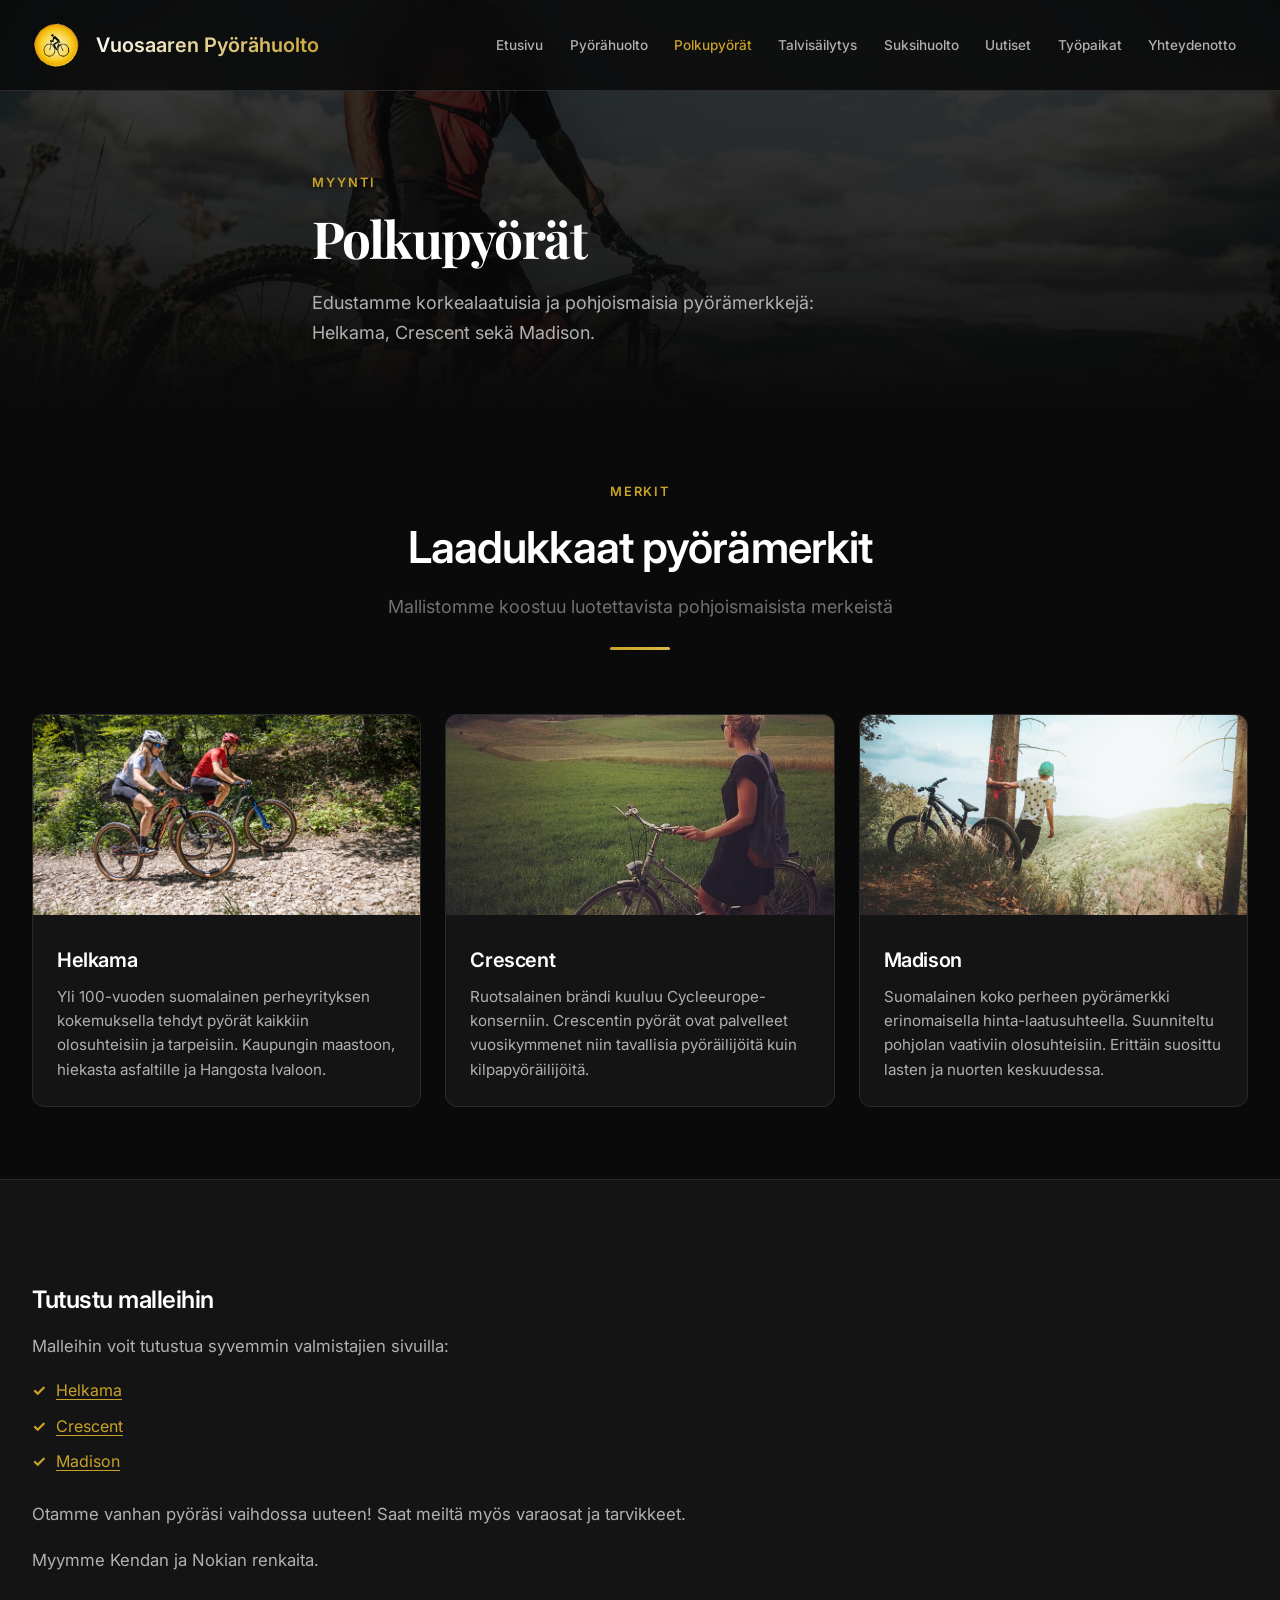
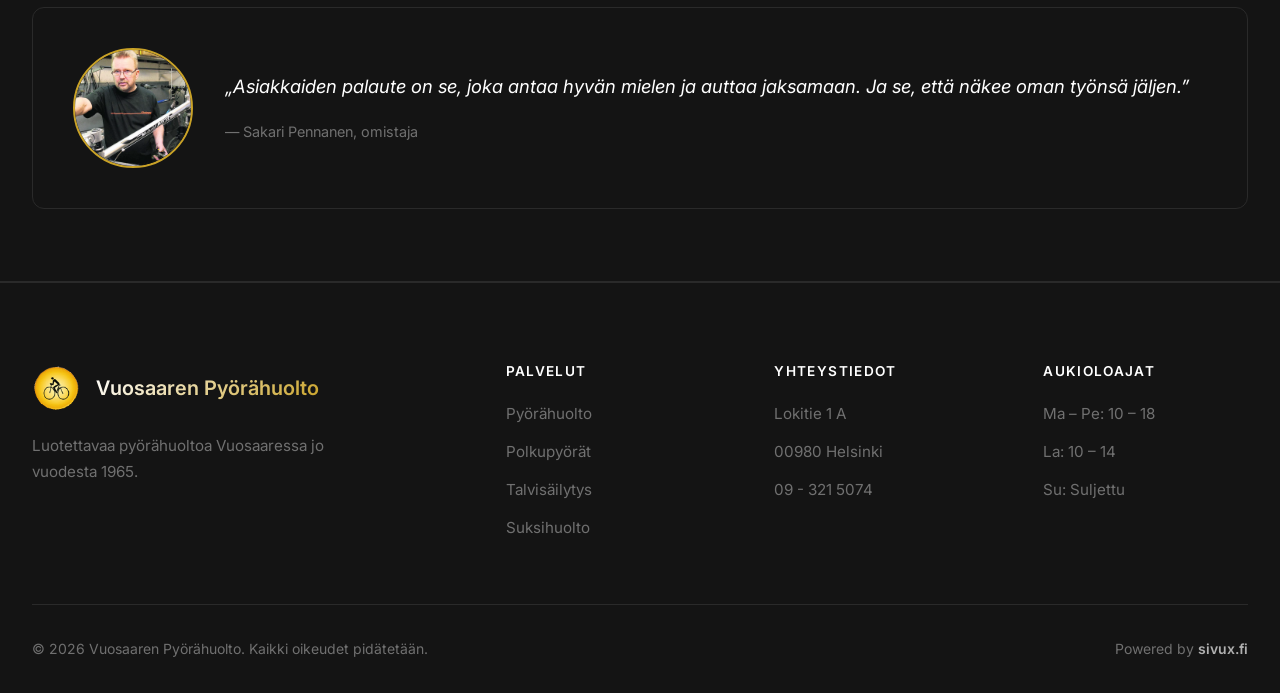
==== polkupyorat.html @ ab039575 "Lisatty kaikki alisivut vanhalta sivustolta samalla tyylilla Co-authored-by: Cursor <cursoragent@cur" ====
<!DOCTYPE html>
<html lang="fi">
<head>
    <meta charset="UTF-8">
    <meta name="viewport" content="width=device-width, initial-scale=1.0">
    <meta name="description" content="Edustamme korkealaatuisia pohjoismaisia pyörämerkkejä: Helkama, Crescent ja Madison.">
    <title>Polkupyörät | Vuosaaren Pyörähuolto</title>
    <link rel="preconnect" href="https://fonts.googleapis.com">
    <link rel="preconnect" href="https://fonts.gstatic.com" crossorigin>
    <link href="https://fonts.googleapis.com/css2?family=Inter:wght@400;500;600;700&family=Playfair+Display:wght@600;700&display=swap" rel="stylesheet">
    <link rel="stylesheet" href="styles.css">
</head>
<body>
    <nav class="navbar" id="navbar">
        <div class="container nav-container">
            <a href="index.html" class="logo">
                <img src="logo.png" alt="Vuosaaren Pyörähuolto" class="logo-img">
                <span class="logo-text">Vuosaaren Pyörähuolto</span>
            </a>
            <button class="nav-toggle" id="navToggle" aria-label="Avaa valikko">
                <span></span><span></span><span></span>
            </button>
            <ul class="nav-links" id="navLinks">
                <li><a href="index.html">Etusivu</a></li>
                <li><a href="pyorahuolto.html">Pyörähuolto</a></li>
                <li><a href="polkupyorat.html" class="active">Polkupyörät</a></li>
                <li><a href="talvisailytys.html">Talvisäilytys</a></li>
                <li><a href="suksihuolto.html">Suksihuolto</a></li>
                <li><a href="uutiset.html">Uutiset</a></li>
                <li><a href="tyopaikat.html">Työpaikat</a></li>
                <li><a href="yhteydenotto.html">Yhteydenotto</a></li>
            </ul>
        </div>
    </nav>

    <section class="page-hero">
        <div class="page-hero-image">
            <img src="images/Helkama_Pyorailija_Luonnossa.jpeg" alt="Polkupyörät">
        </div>
        <div class="container page-hero-content">
            <span class="section-label">Myynti</span>
            <h1>Polkupyörät</h1>
            <p>Edustamme korkealaatuisia ja pohjoismaisia pyörämerkkejä: Helkama, Crescent sekä Madison.</p>
        </div>
    </section>

    <section class="page-section">
        <div class="container">
            <div class="section-header">
                <span class="section-label">Merkit</span>
                <h2>Laadukkaat pyörämerkit</h2>
                <p>Mallistomme koostuu luotettavista pohjoismaisista merkeistä</p>
                <div class="section-divider"></div>
            </div>
            <div class="brand-grid">
                <div class="brand-card">
                    <img src="images/Helkama_Pyorailijoita.jpg" alt="Helkama">
                    <div class="brand-card-body">
                        <h3>Helkama</h3>
                        <p>Yli 100-vuoden suomalainen perheyrityksen kokemuksella tehdyt pyörät kaikkiin olosuhteisiin ja tarpeisiin. Kaupungin maastoon, hiekasta asfaltille ja Hangosta Ivaloon.</p>
                    </div>
                </div>
                <div class="brand-card">
                    <img src="images/crescent.jpg" alt="Crescent">
                    <div class="brand-card-body">
                        <h3>Crescent</h3>
                        <p>Ruotsalainen brändi kuuluu Cycleeurope-konserniin. Crescentin pyörät ovat palvelleet vuosikymmenet niin tavallisia pyöräilijöitä kuin kilpapyöräilijöitä.</p>
                    </div>
                </div>
                <div class="brand-card">
                    <img src="images/Nuori_Metsassa.jpg" alt="Madison">
                    <div class="brand-card-body">
                        <h3>Madison</h3>
                        <p>Suomalainen koko perheen pyörämerkki erinomaisella hinta-laatusuhteella. Suunniteltu pohjolan vaativiin olosuhteisiin. Erittäin suosittu lasten ja nuorten keskuudessa.</p>
                    </div>
                </div>
            </div>
        </div>
    </section>

    <section class="page-section alt">
        <div class="container">
            <div class="content-block">
                <h2>Tutustu malleihin</h2>
                <p>Malleihin voit tutustua syvemmin valmistajien sivuilla:</p>
                <ul>
                    <li><a href="https://www.helkamavelox.fi/" target="_blank" rel="noopener">Helkama</a></li>
                    <li><a href="https://www.crescent.fi/" target="_blank" rel="noopener">Crescent</a></li>
                    <li><a href="https://madison.fi/" target="_blank" rel="noopener">Madison</a></li>
                </ul>
                <p>Otamme vanhan pyöräsi vaihdossa uuteen! Saat meiltä myös varaosat ja tarvikkeet.</p>
                <p>Myymme Kendan ja Nokian renkaita.</p>
            </div>

            <div class="quote-block">
                <img src="images/Sakari_Huolto.png" alt="Sakari Pennanen">
                <div>
                    <blockquote>„Asiakkaiden palaute on se, joka antaa hyvän mielen ja auttaa jaksamaan. Ja se, että näkee oman työnsä jäljen.”</blockquote>
                    <cite>— Sakari Pennanen, omistaja</cite>
                </div>
            </div>
        </div>
    </section>

    <footer class="footer">
        <div class="container">
            <div class="footer-grid">
                <div class="footer-brand">
                    <a href="index.html" class="logo">
                        <img src="logo.png" alt="Vuosaaren Pyörähuolto" class="logo-img">
                        <span class="logo-text">Vuosaaren Pyörähuolto</span>
                    </a>
                    <p>Luotettavaa pyörähuoltoa Vuosaaressa jo vuodesta 1965.</p>
                </div>
                <div class="footer-links">
                    <h4>Palvelut</h4>
                    <ul>
                        <li><a href="pyorahuolto.html">Pyörähuolto</a></li>
                        <li><a href="polkupyorat.html">Polkupyörät</a></li>
                        <li><a href="talvisailytys.html">Talvisäilytys</a></li>
                        <li><a href="suksihuolto.html">Suksihuolto</a></li>
                    </ul>
                </div>
                <div class="footer-links">
                    <h4>Yhteystiedot</h4>
                    <ul>
                        <li>Lokitie 1 A</li>
                        <li>00980 Helsinki</li>
                        <li>09 - 321 5074</li>
                    </ul>
                </div>
                <div class="footer-links">
                    <h4>Aukioloajat</h4>
                    <ul>
                        <li>Ma – Pe: 10 – 18</li>
                        <li>La: 10 – 14</li>
                        <li>Su: Suljettu</li>
                    </ul>
                </div>
            </div>
            <div class="footer-bottom">
                <p>© 2026 Vuosaaren Pyörähuolto. Kaikki oikeudet pidätetään.</p>
                <a href="https://sivux.fi" target="_blank" rel="noopener" class="powered-by">Powered by <strong>sivux.fi</strong></a>
            </div>
        </div>
    </footer>
    <script src="script.js"></script>
</body>
</html>
---- styles.css ----
/* ===== CSS Variables - Dark Professional Theme ===== */
:root {
    --primary: #c9a227;
    --primary-light: #dbb94a;
    --primary-dark: #a8871f;
    --bg-dark: #0a0a0a;
    --bg-card: #141414;
    --bg-card-hover: #1a1a1a;
    --bg-elevated: #1e1e1e;
    --bg-accent: #252525;
    --text-primary: #ffffff;
    --text-secondary: #b0b0b0;
    --text-muted: #707070;
    --border: #2a2a2a;
    --border-light: #353535;
    --success: #4ade80;
    --shadow-sm: 0 2px 4px rgba(0, 0, 0, 0.3);
    --shadow: 0 4px 12px rgba(0, 0, 0, 0.4);
    --shadow-lg: 0 8px 24px rgba(0, 0, 0, 0.5);
    --shadow-xl: 0 16px 48px rgba(0, 0, 0, 0.6);
    --shadow-glow: 0 0 40px rgba(201, 162, 39, 0.15);
    --radius: 8px;
    --radius-lg: 12px;
    --radius-xl: 20px;
    --transition: all 0.3s cubic-bezier(0.4, 0, 0.2, 1);
}

/* ===== Reset & Base ===== */
*, *::before, *::after {
    box-sizing: border-box;
    margin: 0;
    padding: 0;
}

html {
    scroll-behavior: smooth;
    overflow-x: hidden;
}

body {
    font-family: 'Inter', -apple-system, BlinkMacSystemFont, 'Segoe UI', Roboto, sans-serif;
    font-size: 16px;
    line-height: 1.7;
    color: var(--text-secondary);
    background-color: var(--bg-dark);
    -webkit-font-smoothing: antialiased;
    -moz-osx-font-smoothing: grayscale;
    overflow-x: hidden;
    width: 100%;
}

h1, h2, h3, h4, h5, h6 {
    font-weight: 600;
    line-height: 1.3;
    color: var(--text-primary);
    letter-spacing: -0.02em;
}

h1 {
    font-family: 'Playfair Display', Georgia, serif;
    font-size: clamp(2.5rem, 5vw, 4.5rem);
    font-weight: 700;
    letter-spacing: -0.03em;
}

h2 {
    font-size: clamp(1.75rem, 3.5vw, 2.75rem);
    margin-bottom: 1rem;
}

h3 {
    font-size: 1.25rem;
    font-weight: 600;
}

p {
    color: var(--text-secondary);
}

a {
    color: var(--primary);
    text-decoration: none;
    transition: var(--transition);
}

a:hover {
    color: var(--primary-light);
}

ul {
    list-style: none;
}

.container {
    width: 100%;
    max-width: 1280px;
    margin: 0 auto;
    padding: 0 2rem;
    box-sizing: border-box;
}

/* ===== Buttons ===== */
.btn {
    display: inline-flex;
    align-items: center;
    justify-content: center;
    gap: 0.5rem;
    padding: 1rem 2rem;
    font-size: 0.95rem;
    font-weight: 600;
    letter-spacing: 0.02em;
    border-radius: var(--radius);
    border: 1px solid transparent;
    cursor: pointer;
    transition: var(--transition);
    text-decoration: none;
}

.btn-primary {
    background: linear-gradient(135deg, var(--primary) 0%, var(--primary-dark) 100%);
    color: var(--bg-dark);
    border-color: var(--primary);
    box-shadow: var(--shadow), 0 0 20px rgba(201, 162, 39, 0.2);
}

.btn-primary:hover {
    background: linear-gradient(135deg, var(--primary-light) 0%, var(--primary) 100%);
    color: var(--bg-dark);
    transform: translateY(-2px);
    box-shadow: var(--shadow-lg), 0 0 30px rgba(201, 162, 39, 0.3);
}

.btn-secondary {
    background-color: transparent;
    color: var(--text-primary);
    border-color: var(--border-light);
}

.btn-secondary:hover {
    background-color: var(--bg-card);
    border-color: var(--text-muted);
    color: var(--text-primary);
}

.btn-outline {
    background-color: transparent;
    color: var(--primary);
    border-color: var(--primary);
}

.btn-outline:hover {
    background-color: var(--primary);
    color: var(--bg-dark);
}

/* ===== Navigation ===== */
.navbar {
    position: fixed;
    top: 0;
    left: 0;
    right: 0;
    z-index: 1000;
    background-color: rgba(10, 10, 10, 0.85);
    backdrop-filter: blur(20px);
    border-bottom: 1px solid var(--border);
    transition: var(--transition);
}

.navbar.scrolled {
    background-color: rgba(10, 10, 10, 0.95);
    box-shadow: var(--shadow);
}

.nav-container {
    display: flex;
    align-items: center;
    justify-content: space-between;
    height: 90px;
}

.logo {
    display: flex;
    align-items: center;
    gap: 0.875rem;
    font-weight: 600;
    font-size: 1.25rem;
    color: var(--text-primary);
    min-width: 0;
    flex-shrink: 1;
}

.logo:hover {
    color: var(--text-primary);
}

.logo-img {
    width: 50px;
    height: 50px;
    object-fit: contain;
    flex-shrink: 0;
}

.logo-text {
    background: linear-gradient(135deg, var(--text-primary) 0%, var(--primary) 100%);
    -webkit-background-clip: text;
    -webkit-text-fill-color: transparent;
    background-clip: text;
    white-space: nowrap;
    overflow: hidden;
    text-overflow: ellipsis;
}

.nav-links {
    display: flex;
    align-items: center;
    gap: 0.15rem;
    flex-wrap: wrap;
    justify-content: flex-end;
}

.nav-links a {
    color: var(--text-secondary);
    font-weight: 500;
    font-size: 0.85rem;
    padding: 0.5rem 0.75rem;
    border-radius: var(--radius);
    transition: var(--transition);
}

.service-card {
    text-decoration: none;
    color: inherit;
    display: block;
}

.service-card h3 {
    color: var(--text-primary);
}

.nav-links a:hover {
    color: var(--text-primary);
    background-color: var(--bg-card);
}

.nav-toggle {
    display: none;
    flex-direction: column;
    gap: 6px;
    padding: 0.5rem;
    background: none;
    border: none;
    cursor: pointer;
}

.nav-toggle span {
    display: block;
    width: 26px;
    height: 2px;
    background-color: var(--text-primary);
    transition: var(--transition);
    border-radius: 2px;
}

/* ===== Hero Section ===== */
.hero {
    position: relative;
    min-height: 100vh;
    display: flex;
    align-items: center;
    background: var(--bg-dark);
    overflow-x: hidden;
}

.hero-image {
    position: absolute;
    top: 0;
    right: 0;
    width: 55%;
    height: 100%;
    pointer-events: none;
}

.hero-image img {
    width: 100%;
    height: 100%;
    object-fit: cover;
    object-position: center left;
    filter: saturate(0.9) brightness(0.95);
}

.hero-image::before {
    content: '';
    position: absolute;
    inset: 0;
    background: linear-gradient(90deg, var(--bg-dark) 0%, var(--bg-dark) 5%, rgba(10, 10, 10, 0.85) 30%, rgba(10, 10, 10, 0.4) 100%);
    z-index: 1;
}

.hero-image::after {
    content: '';
    position: absolute;
    inset: 0;
    background: linear-gradient(180deg, rgba(10, 10, 10, 0.3) 0%, transparent 30%, transparent 70%, rgba(10, 10, 10, 0.5) 100%);
    z-index: 2;
}

.hero::before {
    content: '';
    position: absolute;
    top: 0;
    right: 0;
    width: 60%;
    height: 100%;
    background: radial-gradient(ellipse at 70% 30%, rgba(201, 162, 39, 0.08) 0%, transparent 60%);
    pointer-events: none;
    z-index: 3;
}

.hero::after {
    content: '';
    position: absolute;
    bottom: 0;
    left: 0;
    width: 100%;
    height: 1px;
    background: linear-gradient(90deg, transparent, var(--border), transparent);
}

.hero-content {
    position: relative;
    z-index: 10;
    padding: 10rem 0 6rem;
    max-width: 650px;
}

.hero-badge {
    display: inline-flex;
    align-items: center;
    gap: 0.5rem;
    padding: 0.625rem 1.25rem;
    background-color: var(--bg-card);
    border: 1px solid var(--border);
    color: var(--primary);
    font-weight: 600;
    font-size: 0.8rem;
    text-transform: uppercase;
    letter-spacing: 0.1em;
    border-radius: 50px;
    margin-bottom: 2rem;
}

.hero-badge::before {
    content: '';
    width: 8px;
    height: 8px;
    background-color: var(--primary);
    border-radius: 50%;
}

.hero h1 {
    margin-bottom: 1.5rem;
    line-height: 1.1;
}

.hero .highlight {
    color: var(--primary);
    position: relative;
}

.hero-description {
    font-size: 1.25rem;
    color: var(--text-secondary);
    margin-bottom: 2.5rem;
    max-width: 650px;
    line-height: 1.8;
}

.hero-buttons {
    display: flex;
    gap: 1rem;
    flex-wrap: wrap;
    margin-bottom: 4rem;
}

.hero-stats {
    display: flex;
    gap: 4rem;
    padding-top: 3rem;
    border-top: 1px solid var(--border);
}

.stat-item {
    text-align: left;
}

.stat-number {
    display: block;
    font-size: 2.5rem;
    font-weight: 700;
    color: var(--text-primary);
    line-height: 1;
    margin-bottom: 0.5rem;
}

.stat-label {
    font-size: 0.9rem;
    color: var(--text-muted);
    text-transform: uppercase;
    letter-spacing: 0.05em;
}

/* ===== Hours Banner ===== */
.hours-banner {
    background-color: var(--bg-card);
    border-top: 1px solid var(--border);
    border-bottom: 1px solid var(--border);
    padding: 2rem 0;
}

.hours-grid {
    display: flex;
    justify-content: center;
    gap: 4rem;
    flex-wrap: wrap;
}

.hours-item {
    display: flex;
    align-items: center;
    gap: 1rem;
    color: var(--text-primary);
}

.hours-icon {
    width: 48px;
    height: 48px;
    display: flex;
    align-items: center;
    justify-content: center;
    background-color: var(--bg-accent);
    border: 1px solid var(--border);
    border-radius: var(--radius);
    font-size: 1.25rem;
}

.hours-text {
    display: flex;
    flex-direction: column;
}

.hours-text strong {
    font-weight: 600;
    color: var(--text-primary);
    font-size: 0.95rem;
}

.hours-text span {
    font-size: 1.1rem;
    color: var(--primary);
    font-weight: 600;
}

/* ===== Section Styles ===== */
section {
    padding: 7rem 0;
    position: relative;
}

.section-header {
    text-align: center;
    max-width: 700px;
    margin: 0 auto 4rem;
}

.section-label {
    display: inline-block;
    color: var(--primary);
    font-weight: 600;
    font-size: 0.8rem;
    text-transform: uppercase;
    letter-spacing: 0.15em;
    margin-bottom: 1rem;
}

.section-header p {
    font-size: 1.125rem;
    color: var(--text-muted);
    margin-top: 1rem;
}

.section-divider {
    width: 60px;
    height: 3px;
    background: linear-gradient(90deg, var(--primary), var(--primary-light));
    margin: 1.5rem auto 0;
    border-radius: 2px;
}

/* ===== Services Section ===== */
.services {
    background-color: var(--bg-dark);
}

.services::before {
    content: '';
    position: absolute;
    top: 0;
    left: 0;
    right: 0;
    height: 1px;
    background: linear-gradient(90deg, transparent, var(--border), transparent);
}

.services-grid {
    display: grid;
    grid-template-columns: repeat(3, 1fr);
    gap: 1.5rem;
}

.service-card {
    background-color: var(--bg-card);
    padding: 2.5rem;
    border-radius: var(--radius-lg);
    border: 1px solid var(--border);
    transition: var(--transition);
    position: relative;
    overflow: hidden;
}

.service-card::before {
    content: '';
    position: absolute;
    top: 0;
    left: 0;
    right: 0;
    height: 3px;
    background: linear-gradient(90deg, var(--primary), var(--primary-light));
    opacity: 0;
    transition: var(--transition);
}

.service-card:hover {
    background-color: var(--bg-card-hover);
    border-color: var(--border-light);
    transform: translateY(-4px);
    box-shadow: var(--shadow-lg);
}

.service-card:hover::before {
    opacity: 1;
}

.service-icon {
    width: 64px;
    height: 64px;
    display: flex;
    align-items: center;
    justify-content: center;
    background-color: var(--bg-accent);
    border: 1px solid var(--border);
    border-radius: var(--radius);
    font-size: 1.75rem;
    margin-bottom: 1.5rem;
}

.service-card h3 {
    margin-bottom: 0.75rem;
    font-size: 1.25rem;
}

.service-card p {
    font-size: 0.95rem;
    line-height: 1.7;
}

/* ===== Why Choose Us Section ===== */
.why-us {
    background-color: var(--bg-card);
    border-top: 1px solid var(--border);
    border-bottom: 1px solid var(--border);
}

.why-us-grid {
    display: grid;
    grid-template-columns: repeat(2, 1fr);
    gap: 2rem;
}

.why-us-card {
    display: flex;
    gap: 1.5rem;
    padding: 2rem;
    background-color: var(--bg-dark);
    border: 1px solid var(--border);
    border-radius: var(--radius-lg);
    transition: var(--transition);
}

.why-us-card:hover {
    border-color: var(--primary);
    transform: translateY(-2px);
}

.why-us-number {
    font-size: 2.5rem;
    font-weight: 700;
    color: var(--primary);
    line-height: 1;
    opacity: 0.5;
    flex-shrink: 0;
}

.why-us-content h3 {
    font-size: 1.2rem;
    margin-bottom: 0.75rem;
    color: var(--text-primary);
}

.why-us-content p {
    font-size: 0.95rem;
    line-height: 1.7;
    color: var(--text-secondary);
}

@media (max-width: 768px) {
    .why-us-grid {
        grid-template-columns: 1fr;
    }

    .why-us-card {
        padding: 1.5rem;
    }

    .why-us-number {
        font-size: 2rem;
    }
}

/* ===== Reviews Section ===== */
.reviews {
    background-color: var(--bg-dark);
    border-top: 1px solid var(--border);
}

.reviews-header {
    display: flex;
    justify-content: space-between;
    align-items: flex-end;
    margin-bottom: 3rem;
    flex-wrap: wrap;
    gap: 2rem;
}

.reviews-header .section-header {
    text-align: left;
    margin: 0;
}

.rating-summary {
    display: flex;
    align-items: center;
    gap: 1.5rem;
    padding: 1.5rem 2rem;
    background-color: var(--bg-dark);
    border: 1px solid var(--border);
    border-radius: var(--radius-lg);
}

.rating-score {
    text-align: center;
}

.rating-number {
    font-size: 3rem;
    font-weight: 700;
    color: var(--text-primary);
    line-height: 1;
}

.rating-stars {
    color: var(--primary);
    font-size: 1.25rem;
    letter-spacing: 2px;
    margin-top: 0.25rem;
}

.rating-info {
    border-left: 1px solid var(--border);
    padding-left: 1.5rem;
}

.rating-info span {
    display: block;
    color: var(--text-muted);
    font-size: 0.875rem;
}

.rating-info strong {
    color: var(--text-primary);
    font-size: 1rem;
}

.reviews-grid {
    display: grid;
    grid-template-columns: repeat(3, 1fr);
    gap: 1.5rem;
}

.review-card {
    background-color: var(--bg-dark);
    padding: 2rem;
    border-radius: var(--radius-lg);
    border: 1px solid var(--border);
    transition: var(--transition);
}

.review-card:hover {
    border-color: var(--border-light);
    box-shadow: var(--shadow);
}

.review-header {
    display: flex;
    align-items: center;
    gap: 1rem;
    margin-bottom: 1rem;
}

.reviewer-avatar {
    width: 50px;
    height: 50px;
    background: linear-gradient(135deg, var(--primary-dark), var(--primary));
    color: var(--bg-dark);
    border-radius: 50%;
    display: flex;
    align-items: center;
    justify-content: center;
    font-weight: 700;
    font-size: 1.25rem;
}

.reviewer-info {
    display: flex;
    flex-direction: column;
}

.reviewer-name {
    font-weight: 600;
    color: var(--text-primary);
    font-size: 1rem;
}

.review-date {
    font-size: 0.8rem;
    color: var(--text-muted);
}

.review-rating {
    color: var(--primary);
    font-size: 0.95rem;
    letter-spacing: 2px;
    margin-bottom: 1rem;
}

.review-text {
    font-size: 0.95rem;
    line-height: 1.7;
    color: var(--text-secondary);
    font-style: italic;
}

.reviews-cta {
    display: flex;
    justify-content: center;
    gap: 1rem;
    flex-wrap: wrap;
    margin-top: 3rem;
}

/* ===== About Section ===== */
.about {
    background-color: var(--bg-dark);
}

.about-grid {
    display: grid;
    grid-template-columns: 1fr 1fr;
    gap: 5rem;
    align-items: center;
}

.about-content .section-label {
    margin-bottom: 1rem;
}

.about-content h2 {
    margin-bottom: 1.5rem;
}

.about-content p {
    margin-bottom: 1.25rem;
    font-size: 1.05rem;
    line-height: 1.8;
}

.about-features {
    display: grid;
    grid-template-columns: 1fr 1fr;
    gap: 1.25rem;
    margin-top: 2.5rem;
}

.feature {
    display: flex;
    align-items: center;
    gap: 0.75rem;
    padding: 1rem 1.25rem;
    background-color: var(--bg-card);
    border: 1px solid var(--border);
    border-radius: var(--radius);
    font-weight: 500;
    color: var(--text-primary);
    font-size: 0.95rem;
    transition: var(--transition);
}

.feature:hover {
    border-color: var(--primary);
}

.feature-icon {
    color: var(--primary);
    font-weight: 700;
    font-size: 1.1rem;
}

.about-visual {
    position: relative;
}

.visual-card {
    background: linear-gradient(145deg, var(--bg-card) 0%, var(--bg-elevated) 100%);
    border: 1px solid var(--border);
    border-radius: var(--radius-xl);
    padding: 4rem;
    text-align: center;
    position: relative;
    overflow: hidden;
}

.visual-card::before {
    content: '';
    position: absolute;
    top: -50%;
    right: -50%;
    width: 100%;
    height: 100%;
    background: radial-gradient(circle, rgba(201, 162, 39, 0.1) 0%, transparent 60%);
    pointer-events: none;
}

.visual-icon {
    font-size: 6rem;
    margin-bottom: 2rem;
    filter: grayscale(50%);
}

.visual-card h3 {
    font-family: 'Playfair Display', Georgia, serif;
    font-size: 1.75rem;
    margin-bottom: 0.5rem;
}

.visual-card p {
    color: var(--primary);
    font-weight: 600;
    font-size: 1rem;
}

.visual-stats {
    display: flex;
    justify-content: center;
    gap: 3rem;
    margin-top: 2.5rem;
    padding-top: 2.5rem;
    border-top: 1px solid var(--border);
}

.visual-stat {
    text-align: center;
}

.visual-stat-number {
    display: block;
    font-size: 2rem;
    font-weight: 700;
    color: var(--primary);
}

.visual-stat-label {
    font-size: 0.8rem;
    color: var(--text-muted);
    text-transform: uppercase;
    letter-spacing: 0.05em;
}

/* ===== Contact Section ===== */
.contact {
    background-color: var(--bg-card);
    border-top: 1px solid var(--border);
}

.contact-grid {
    display: grid;
    grid-template-columns: 1fr 1.5fr;
    gap: 3rem;
    align-items: start;
}

.contact-info {
    display: flex;
    flex-direction: column;
    gap: 1.25rem;
}

.contact-card {
    background-color: var(--bg-dark);
    padding: 1.75rem;
    border-radius: var(--radius-lg);
    border: 1px solid var(--border);
    transition: var(--transition);
}

.contact-card:hover {
    border-color: var(--border-light);
}

.contact-icon {
    font-size: 1.75rem;
    margin-bottom: 1rem;
}

.contact-card h3 {
    margin-bottom: 0.5rem;
    font-size: 1rem;
    color: var(--text-muted);
    font-weight: 500;
    text-transform: uppercase;
    letter-spacing: 0.05em;
}

.contact-card p {
    font-size: 1.1rem;
    color: var(--text-primary);
    font-weight: 500;
    margin-bottom: 0.75rem;
}

.contact-link {
    display: inline-flex;
    align-items: center;
    gap: 0.5rem;
    font-weight: 600;
    font-size: 0.9rem;
    color: var(--primary);
}

.contact-link:hover {
    gap: 0.75rem;
}

.contact-map {
    border-radius: var(--radius-lg);
    overflow: hidden;
    border: 1px solid var(--border);
    height: 100%;
    min-height: 400px;
}

.contact-map iframe {
    filter: grayscale(100%) invert(92%) contrast(90%);
}

/* ===== Payment Methods ===== */
.payment-methods {
    background-color: var(--bg-dark);
    border-top: 1px solid var(--border);
    padding: 3rem 0;
    text-align: center;
}

.payment-methods h3 {
    margin-bottom: 1.5rem;
    font-size: 0.85rem;
    color: var(--text-muted);
    font-weight: 500;
    text-transform: uppercase;
    letter-spacing: 0.1em;
}

.payment-grid {
    display: flex;
    justify-content: center;
    flex-wrap: wrap;
    gap: 0.75rem;
}

.payment-badge {
    padding: 0.625rem 1.25rem;
    background-color: var(--bg-card);
    border: 1px solid var(--border);
    border-radius: var(--radius);
    font-size: 0.875rem;
    color: var(--text-secondary);
    font-weight: 500;
    transition: var(--transition);
}

.payment-badge:hover {
    border-color: var(--border-light);
    color: var(--text-primary);
}

/* ===== Footer ===== */
.footer {
    background-color: var(--bg-card);
    border-top: 1px solid var(--border);
    padding: 5rem 0 2rem;
}

.footer-grid {
    display: grid;
    grid-template-columns: 2fr 1fr 1fr 1fr;
    gap: 4rem;
    margin-bottom: 4rem;
}

.footer-brand .logo {
    margin-bottom: 1.25rem;
}

.footer-brand p {
    color: var(--text-muted);
    max-width: 300px;
    font-size: 0.95rem;
    line-height: 1.7;
}

.footer-links h4 {
    color: var(--text-primary);
    font-size: 0.85rem;
    font-weight: 600;
    text-transform: uppercase;
    letter-spacing: 0.1em;
    margin-bottom: 1.25rem;
}

.footer-links ul {
    display: flex;
    flex-direction: column;
    gap: 0.75rem;
}

.footer-links a {
    color: var(--text-muted);
    font-size: 0.95rem;
    transition: var(--transition);
}

.footer-links a:hover {
    color: var(--primary);
}

.footer-links li {
    color: var(--text-muted);
    font-size: 0.95rem;
}

.footer-bottom {
    padding-top: 2rem;
    border-top: 1px solid var(--border);
    display: flex;
    justify-content: space-between;
    align-items: center;
}

.footer-bottom p {
    font-size: 0.875rem;
    color: var(--text-muted);
}

.powered-by {
    font-size: 0.875rem;
    color: var(--text-muted);
    transition: var(--transition);
}

.powered-by:hover {
    color: var(--primary);
}

.powered-by strong {
    color: var(--text-secondary);
    font-weight: 600;
}

.powered-by:hover strong {
    color: var(--primary);
}

/* ===== Responsive Design ===== */
@media (max-width: 1024px) {
    .hero-image {
        width: 50%;
    }

    .hero-content {
        max-width: 55%;
    }

    .services-grid {
        grid-template-columns: repeat(2, 1fr);
    }

    .reviews-grid {
        grid-template-columns: repeat(2, 1fr);
    }

    .about-grid {
        grid-template-columns: 1fr;
        gap: 4rem;
    }

    .about-visual {
        order: -1;
    }

    .contact-grid {
        grid-template-columns: 1fr;
    }

    .footer-grid {
        grid-template-columns: 1fr 1fr;
        gap: 3rem;
    }
}

@media (max-width: 768px) {
    /* Navigation */
    .nav-container {
        height: 64px;
        gap: 0.75rem;
    }

    .nav-links {
        position: fixed;
        top: 64px;
        left: 0;
        right: 0;
        background-color: var(--bg-card);
        flex-direction: column;
        padding: 1rem;
        gap: 0.25rem;
        border-bottom: 1px solid var(--border);
        box-shadow: var(--shadow-lg);
        transform: translateY(-120%);
        opacity: 0;
        visibility: hidden;
        transition: var(--transition);
        z-index: 999;
    }

    .nav-links.active {
        transform: translateY(0);
        opacity: 1;
        visibility: visible;
    }

    .nav-links a {
        padding: 1rem;
        width: 100%;
        text-align: center;
        font-size: 1rem;
    }

    .nav-toggle {
        display: flex;
        flex-shrink: 0;
        z-index: 1001;
    }

    .nav-toggle.active span:nth-child(1) {
        transform: rotate(45deg) translate(6px, 6px);
    }

    .nav-toggle.active span:nth-child(2) {
        opacity: 0;
    }

    .nav-toggle.active span:nth-child(3) {
        transform: rotate(-45deg) translate(6px, -6px);
    }

    /* Logo */
    .logo {
        font-size: 0.95rem;
        gap: 0.5rem;
        max-width: calc(100% - 48px);
    }

    .logo-img {
        width: 36px;
        height: 36px;
    }

    .logo-text {
        font-size: 0.85rem;
    }

    /* Hero - must override 1024px max-width: 55% */
    .hero {
        min-height: auto;
        display: block;
        overflow: hidden;
    }

    .hero-content {
        max-width: 100% !important;
        width: 100%;
        padding-top: 5.5rem;
        padding-bottom: 2.5rem;
        text-align: center;
        margin: 0 auto;
    }

    .hero-image {
        width: 100%;
        left: 0;
        right: 0;
        opacity: 0.35;
    }

    .hero-image::before {
        background: linear-gradient(
            180deg,
            rgba(10, 10, 10, 0.85) 0%,
            rgba(10, 10, 10, 0.55) 40%,
            rgba(10, 10, 10, 0.9) 100%
        );
    }

    .hero-image img {
        object-position: center center;
    }

    .hero-badge {
        padding: 0.5rem 1rem;
        font-size: 0.7rem;
        margin-bottom: 1rem;
        letter-spacing: 0.06em;
    }

    .hero h1 {
        font-size: clamp(1.5rem, 7vw, 2rem);
        margin-bottom: 1rem;
        line-height: 1.25;
        word-break: break-word;
    }

    .hero h1 br {
        display: none;
    }

    .hero-description {
        font-size: 0.95rem;
        margin-bottom: 1.5rem;
        margin-left: auto;
        margin-right: auto;
        max-width: 100%;
        line-height: 1.6;
    }

    .hero-buttons {
        flex-direction: column;
        gap: 0.75rem;
        margin-bottom: 2rem;
        align-items: stretch;
    }

    .hero-buttons .btn {
        width: 100%;
        padding: 0.875rem 1.25rem;
        font-size: 0.95rem;
    }

    .hero-stats {
        display: grid;
        grid-template-columns: repeat(3, 1fr);
        gap: 0.75rem;
        padding-top: 1.5rem;
        border-top: 1px solid var(--border);
    }

    .stat-item {
        text-align: center;
        min-width: 0;
    }

    .stat-number {
        font-size: clamp(1.25rem, 5vw, 1.5rem);
        margin-bottom: 0.25rem;
    }

    .stat-label {
        font-size: 0.65rem;
        line-height: 1.3;
        letter-spacing: 0.02em;
        text-transform: none;
    }

    /* Hours Banner */
    .hours-banner {
        padding: 1.5rem 0;
    }

    .hours-grid {
        flex-direction: column;
        align-items: stretch;
        gap: 1rem;
    }

    .hours-item {
        justify-content: flex-start;
        padding: 0.75rem 1rem;
        background-color: var(--bg-accent);
        border-radius: var(--radius);
    }

    .hours-icon {
        width: 40px;
        height: 40px;
        font-size: 1rem;
    }

    .hours-text strong {
        font-size: 0.85rem;
    }

    .hours-text span {
        font-size: 1rem;
    }

    /* Sections */
    section {
        padding: 3.5rem 0;
    }

    .section-header {
        margin-bottom: 2.5rem;
    }

    .section-header h2 {
        font-size: 1.5rem;
    }

    .section-header p {
        font-size: 1rem;
    }

    /* Services */
    .services-grid {
        grid-template-columns: 1fr;
        gap: 1rem;
    }

    .service-card {
        padding: 1.5rem;
    }

    .service-icon {
        width: 50px;
        height: 50px;
        font-size: 1.5rem;
        margin-bottom: 1rem;
    }

    .service-card h3 {
        font-size: 1.1rem;
    }

    .service-card p {
        font-size: 0.9rem;
    }

    /* Why Us */
    .why-us-card {
        flex-direction: column;
        gap: 1rem;
        padding: 1.25rem;
    }

    .why-us-number {
        font-size: 1.5rem;
    }

    .why-us-content h3 {
        font-size: 1.1rem;
    }

    .why-us-content p {
        font-size: 0.9rem;
    }

    /* Reviews */
    .reviews-grid {
        grid-template-columns: 1fr;
        gap: 1rem;
    }

    .reviews-header {
        flex-direction: column;
        align-items: stretch;
        gap: 1.5rem;
    }

    .reviews-header .section-header {
        text-align: center;
    }

    .rating-summary {
        justify-content: center;
        padding: 1.25rem;
    }

    .rating-number {
        font-size: 2.5rem;
    }

    .review-card {
        padding: 1.25rem;
    }

    .reviewer-avatar {
        width: 44px;
        height: 44px;
        font-size: 1.1rem;
    }

    .review-text {
        font-size: 0.9rem;
    }

    /* About */
    .about-grid {
        gap: 2.5rem;
    }

    .about-content p {
        font-size: 0.95rem;
    }

    .about-features {
        grid-template-columns: 1fr;
        gap: 0.75rem;
    }

    .feature {
        padding: 0.875rem 1rem;
        font-size: 0.9rem;
    }

    .visual-card {
        padding: 2.5rem 1.5rem;
    }

    .visual-icon {
        font-size: 4rem;
        margin-bottom: 1.5rem;
    }

    .visual-card h3 {
        font-size: 1.35rem;
    }

    .visual-stats {
        flex-direction: row;
        gap: 2rem;
        justify-content: center;
    }

    .visual-stat-number {
        font-size: 1.5rem;
    }

    /* Contact */
    .contact-grid {
        gap: 2rem;
    }

    .contact-info {
        gap: 1rem;
    }

    .contact-card {
        padding: 1.25rem;
    }

    .contact-icon {
        font-size: 1.5rem;
        margin-bottom: 0.75rem;
    }

    .contact-card h3 {
        font-size: 0.85rem;
    }

    .contact-card p {
        font-size: 1rem;
    }

    .contact-map {
        min-height: 280px;
    }

    /* Payment */
    .payment-methods {
        padding: 2rem 0;
    }

    .payment-grid {
        gap: 0.5rem;
    }

    .payment-badge {
        padding: 0.5rem 0.875rem;
        font-size: 0.8rem;
    }

    /* Footer */
    .footer {
        padding: 3rem 0 1.5rem;
    }

    .footer-grid {
        grid-template-columns: 1fr;
        text-align: center;
        gap: 2rem;
    }

    .footer-brand {
        display: flex;
        flex-direction: column;
        align-items: center;
    }

    .footer-brand .logo {
        margin-bottom: 1rem;
    }

    .footer-brand p {
        max-width: 100%;
        font-size: 0.9rem;
    }

    .footer-links h4 {
        font-size: 0.8rem;
        margin-bottom: 1rem;
    }

    .footer-links ul {
        gap: 0.5rem;
    }

    .footer-links a,
    .footer-links li {
        font-size: 0.9rem;
    }

    .footer-bottom {
        flex-direction: column;
        gap: 0.5rem;
        text-align: center;
        padding-top: 1.5rem;
    }

    .footer-bottom p,
    .powered-by {
        font-size: 0.8rem;
    }

    .powered-by {
        order: 1;
    }

    /* Container */
    .container {
        padding: 0 1.25rem;
    }

    /* Buttons */
    .btn {
        padding: 0.875rem 1.5rem;
        font-size: 0.9rem;
    }

    .btn-outline {
        width: 100%;
    }
}

@media (max-width: 480px) {
    .container {
        padding-left: 1rem;
        padding-right: 1rem;
    }

    .logo-text {
        font-size: 0.8rem;
    }

    .hero-content {
        padding-top: 5rem;
        padding-bottom: 2rem;
    }

    .hero h1 {
        font-size: 1.5rem;
    }

    .hero-description {
        font-size: 0.9rem;
    }

    .stat-number {
        font-size: 1.25rem;
    }

    .stat-label {
        font-size: 0.6rem;
    }

    .rating-summary {
        flex-direction: column;
        text-align: center;
    }

    .rating-info {
        border-left: none;
        padding-left: 0;
        padding-top: 1rem;
        border-top: 1px solid var(--border);
    }

    .section-header h2 {
        font-size: 1.35rem;
    }

    .visual-stats {
        flex-direction: column;
        gap: 1rem;
    }
}

/* Touch-friendly improvements */
@media (hover: none) and (pointer: coarse) {
    .btn:hover {
        transform: none;
    }

    .service-card:hover,
    .why-us-card:hover,
    .review-card:hover {
        transform: none;
    }

    .nav-links a {
        min-height: 48px;
        display: flex;
        align-items: center;
        justify-content: center;
    }

    .contact-link {
        min-height: 44px;
        display: inline-flex;
        align-items: center;
    }
}

/* ===== Smooth Animations ===== */
@keyframes fadeIn {
    from {
        opacity: 0;
        transform: translateY(30px);
    }
    to {
        opacity: 1;
        transform: translateY(0);
    }
}

.service-card,
.review-card,
.contact-card,
.feature,
.why-us-card {
    opacity: 0;
    animation: fadeIn 0.6s ease forwards;
}

.service-card:nth-child(1) { animation-delay: 0.1s; }
.service-card:nth-child(2) { animation-delay: 0.15s; }
.service-card:nth-child(3) { animation-delay: 0.2s; }
.service-card:nth-child(4) { animation-delay: 0.25s; }
.service-card:nth-child(5) { animation-delay: 0.3s; }
.service-card:nth-child(6) { animation-delay: 0.35s; }

.review-card:nth-child(1) { animation-delay: 0.1s; }
.review-card:nth-child(2) { animation-delay: 0.15s; }
.review-card:nth-child(3) { animation-delay: 0.2s; }
.review-card:nth-child(4) { animation-delay: 0.25s; }
.review-card:nth-child(5) { animation-delay: 0.3s; }
.review-card:nth-child(6) { animation-delay: 0.35s; }

.why-us-card:nth-child(1) { animation-delay: 0.1s; }
.why-us-card:nth-child(2) { animation-delay: 0.15s; }
.why-us-card:nth-child(3) { animation-delay: 0.2s; }
.why-us-card:nth-child(4) { animation-delay: 0.25s; }
.why-us-card:nth-child(5) { animation-delay: 0.3s; }
.why-us-card:nth-child(6) { animation-delay: 0.35s; }

/* ===== Scrollbar Styling ===== */
::-webkit-scrollbar {
    width: 10px;
}

::-webkit-scrollbar-track {
    background: var(--bg-dark);
}

::-webkit-scrollbar-thumb {
    background: var(--border-light);
    border-radius: 5px;
}

::-webkit-scrollbar-thumb:hover {
    background: var(--text-muted);
}

/* ===== Selection Color ===== */
::selection {
    background-color: var(--primary);
    color: var(--bg-dark);
}
/* ===== Inner Page Styles ===== */
.page-hero {
    position: relative;
    min-height: 45vh;
    display: flex;
    align-items: flex-end;
    padding: 8rem 0 3.5rem;
    background: var(--bg-dark);
    overflow: hidden;
}

.page-hero-image {
    position: absolute;
    inset: 0;
    z-index: 0;
}

.page-hero-image img {
    width: 100%;
    height: 100%;
    object-fit: cover;
    filter: saturate(0.85) brightness(0.55);
}

.page-hero-image::after {
    content: '';
    position: absolute;
    inset: 0;
    background: linear-gradient(180deg, rgba(10,10,10,0.55) 0%, rgba(10,10,10,0.75) 60%, var(--bg-dark) 100%);
}

.page-hero-content {
    position: relative;
    z-index: 1;
    max-width: 720px;
}

.page-hero .section-label {
    margin-bottom: 0.75rem;
}

.page-hero h1 {
    margin-bottom: 1rem;
    font-size: clamp(2rem, 4vw, 3.25rem);
}

.page-hero p {
    font-size: 1.125rem;
    color: var(--text-secondary);
    max-width: 560px;
}

.page-section {
    padding: 4.5rem 0;
}

.page-section.alt {
    background-color: var(--bg-card);
    border-top: 1px solid var(--border);
    border-bottom: 1px solid var(--border);
}

.content-block {
    max-width: 720px;
}

.content-block h2 {
    margin: 2rem 0 1rem;
    font-size: 1.5rem;
}

.content-block h3 {
    margin: 1.75rem 0 0.75rem;
    color: var(--primary);
}

.content-block h4 {
    margin: 1.25rem 0 0.5rem;
    color: var(--text-primary);
}

.content-block p {
    margin-bottom: 1rem;
    font-size: 1.05rem;
    line-height: 1.8;
}

.content-block ul {
    margin: 1rem 0 1.5rem;
    display: flex;
    flex-direction: column;
    gap: 0.5rem;
}

.content-block ul li {
    position: relative;
    padding-left: 1.5rem;
    color: var(--text-secondary);
}

.content-block ul li::before {
    content: '\2713';
    position: absolute;
    left: 0;
    color: var(--primary);
    font-weight: 700;
}

.content-block a {
    color: var(--primary);
    text-decoration: underline;
    text-underline-offset: 3px;
}

.price-list {
    display: flex;
    flex-direction: column;
    gap: 0.75rem;
    margin-top: 2rem;
}

.price-item {
    display: flex;
    justify-content: space-between;
    align-items: center;
    gap: 1rem;
    padding: 1.25rem 1.5rem;
    background: var(--bg-card);
    border: 1px solid var(--border);
    border-radius: var(--radius);
    transition: var(--transition);
}

.price-item:hover {
    border-color: var(--primary);
}

.price-item span {
    color: var(--text-primary);
    font-weight: 500;
}

.price-item strong {
    color: var(--primary);
    font-size: 1.15rem;
    white-space: nowrap;
}

.brand-grid {
    display: grid;
    grid-template-columns: repeat(3, 1fr);
    gap: 1.5rem;
    margin-top: 2rem;
}

.brand-card {
    background: var(--bg-card);
    border: 1px solid var(--border);
    border-radius: var(--radius-lg);
    overflow: hidden;
    transition: var(--transition);
}

.brand-card:hover {
    border-color: var(--border-light);
    transform: translateY(-4px);
}

.brand-card img {
    width: 100%;
    height: 200px;
    object-fit: cover;
}

.brand-card-body {
    padding: 1.5rem;
}

.brand-card h3 {
    margin-bottom: 0.75rem;
}

.brand-card p {
    font-size: 0.95rem;
    line-height: 1.6;
}

.news-list {
    display: flex;
    flex-direction: column;
    gap: 1.5rem;
}

.news-card {
    background: var(--bg-card);
    border: 1px solid var(--border);
    border-radius: var(--radius-lg);
    padding: 2rem;
    transition: var(--transition);
}

.news-card:hover {
    border-color: var(--border-light);
}

.news-date {
    display: inline-block;
    color: var(--primary);
    font-size: 0.8rem;
    font-weight: 600;
    text-transform: uppercase;
    letter-spacing: 0.08em;
    margin-bottom: 0.75rem;
}

.news-card h3 {
    margin-bottom: 0.75rem;
}

.news-card p {
    font-size: 0.95rem;
    line-height: 1.7;
}

.quote-block {
    display: grid;
    grid-template-columns: 120px 1fr;
    gap: 2rem;
    align-items: center;
    padding: 2.5rem;
    background: var(--bg-card);
    border: 1px solid var(--border);
    border-radius: var(--radius-lg);
    margin-top: 2rem;
}

.quote-block img {
    width: 120px;
    height: 120px;
    border-radius: 50%;
    object-fit: cover;
    border: 2px solid var(--primary);
}

.quote-block blockquote {
    font-size: 1.15rem;
    font-style: italic;
    color: var(--text-primary);
    line-height: 1.7;
    margin-bottom: 1rem;
}

.quote-block cite {
    color: var(--text-muted);
    font-style: normal;
    font-size: 0.9rem;
}

.cta-box {
    text-align: center;
    padding: 3rem 2rem;
    background: var(--bg-card);
    border: 1px solid var(--border);
    border-radius: var(--radius-xl);
    margin-top: 2rem;
}

.cta-box h2 {
    margin-bottom: 0.75rem;
}

.cta-box p {
    margin-bottom: 1.5rem;
    max-width: 480px;
    margin-left: auto;
    margin-right: auto;
}

.nav-links a.active {
    color: var(--primary);
}

@media (max-width: 1024px) {
    .brand-grid {
        grid-template-columns: 1fr;
    }

    .quote-block {
        grid-template-columns: 1fr;
        text-align: center;
        justify-items: center;
    }
}

@media (max-width: 768px) {
    .page-hero {
        min-height: 35vh;
        padding: 6rem 0 2.5rem;
        text-align: center;
    }

    .page-hero-content {
        max-width: 100%;
    }

    .page-hero p {
        margin: 0 auto;
    }

    .page-section {
        padding: 3rem 0;
    }

    .price-item {
        flex-direction: column;
        align-items: flex-start;
        gap: 0.5rem;
    }

    .brand-card img {
        height: 160px;
    }
}
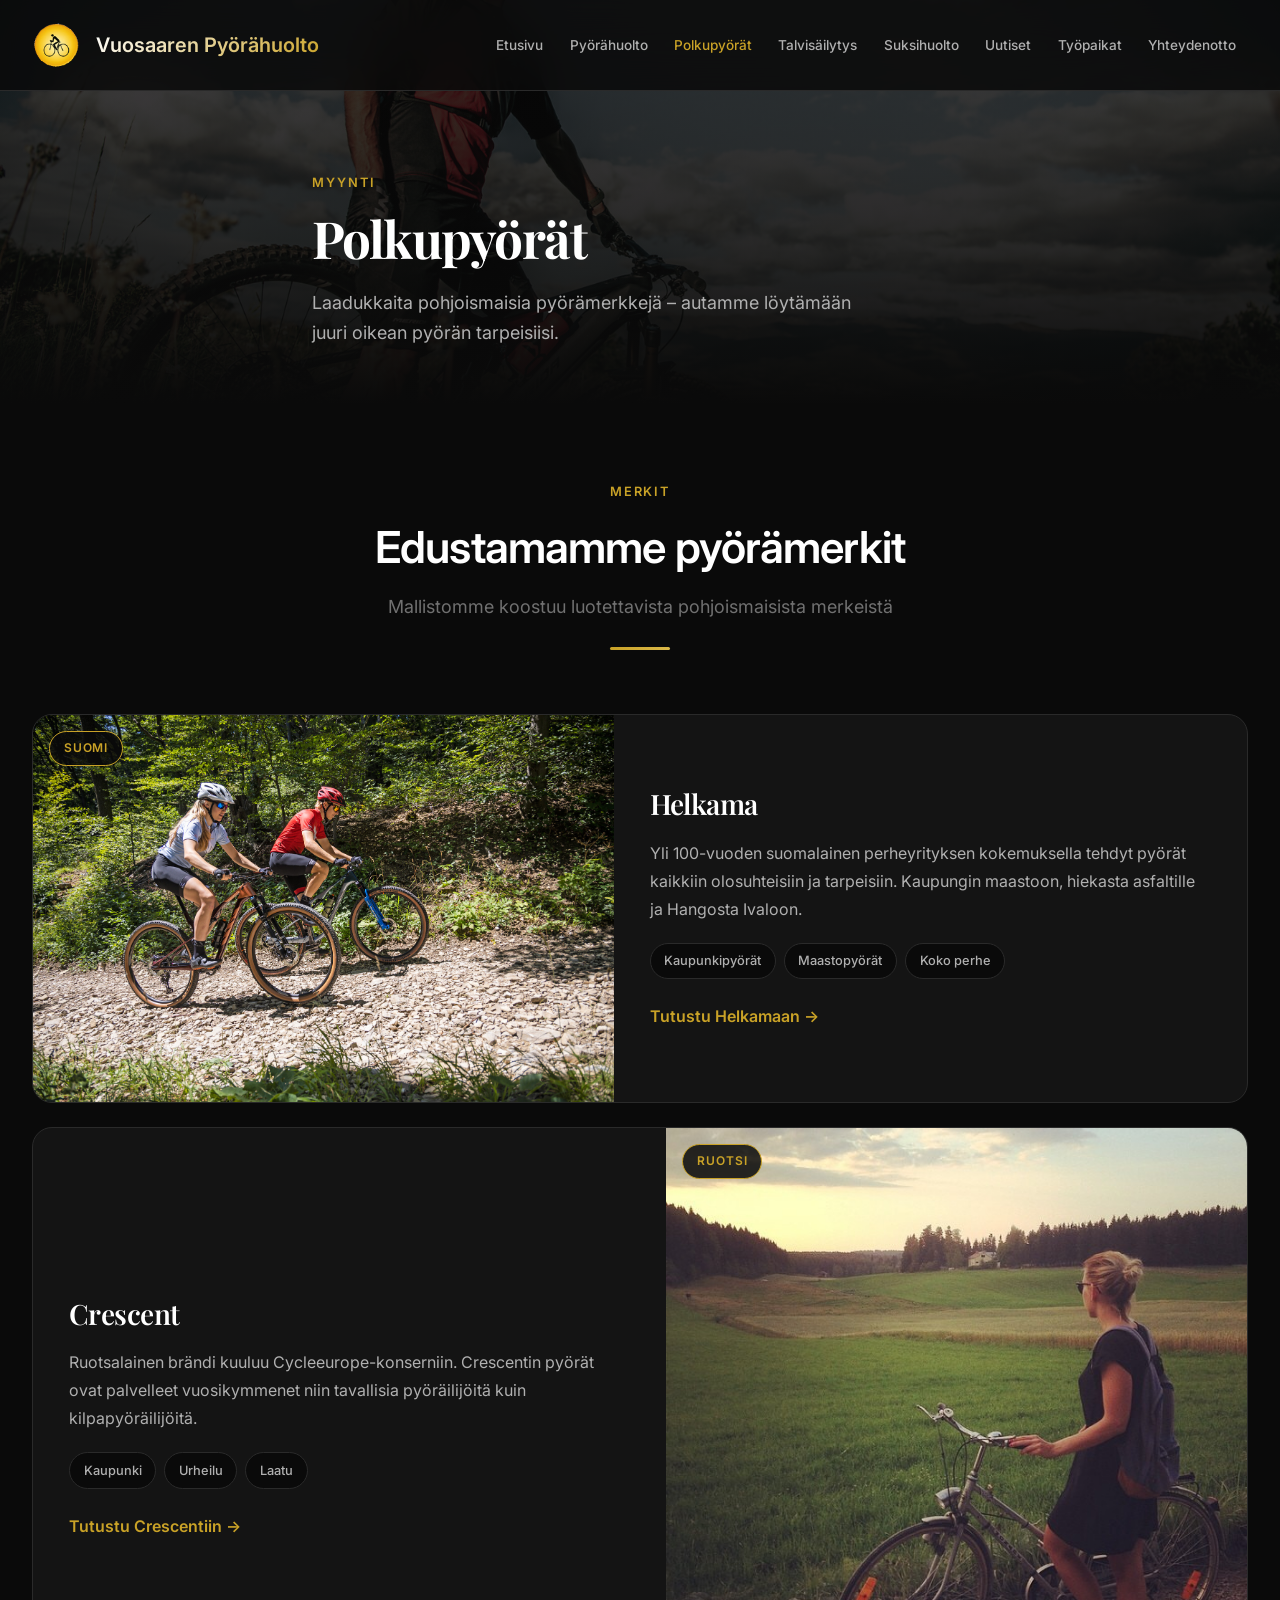
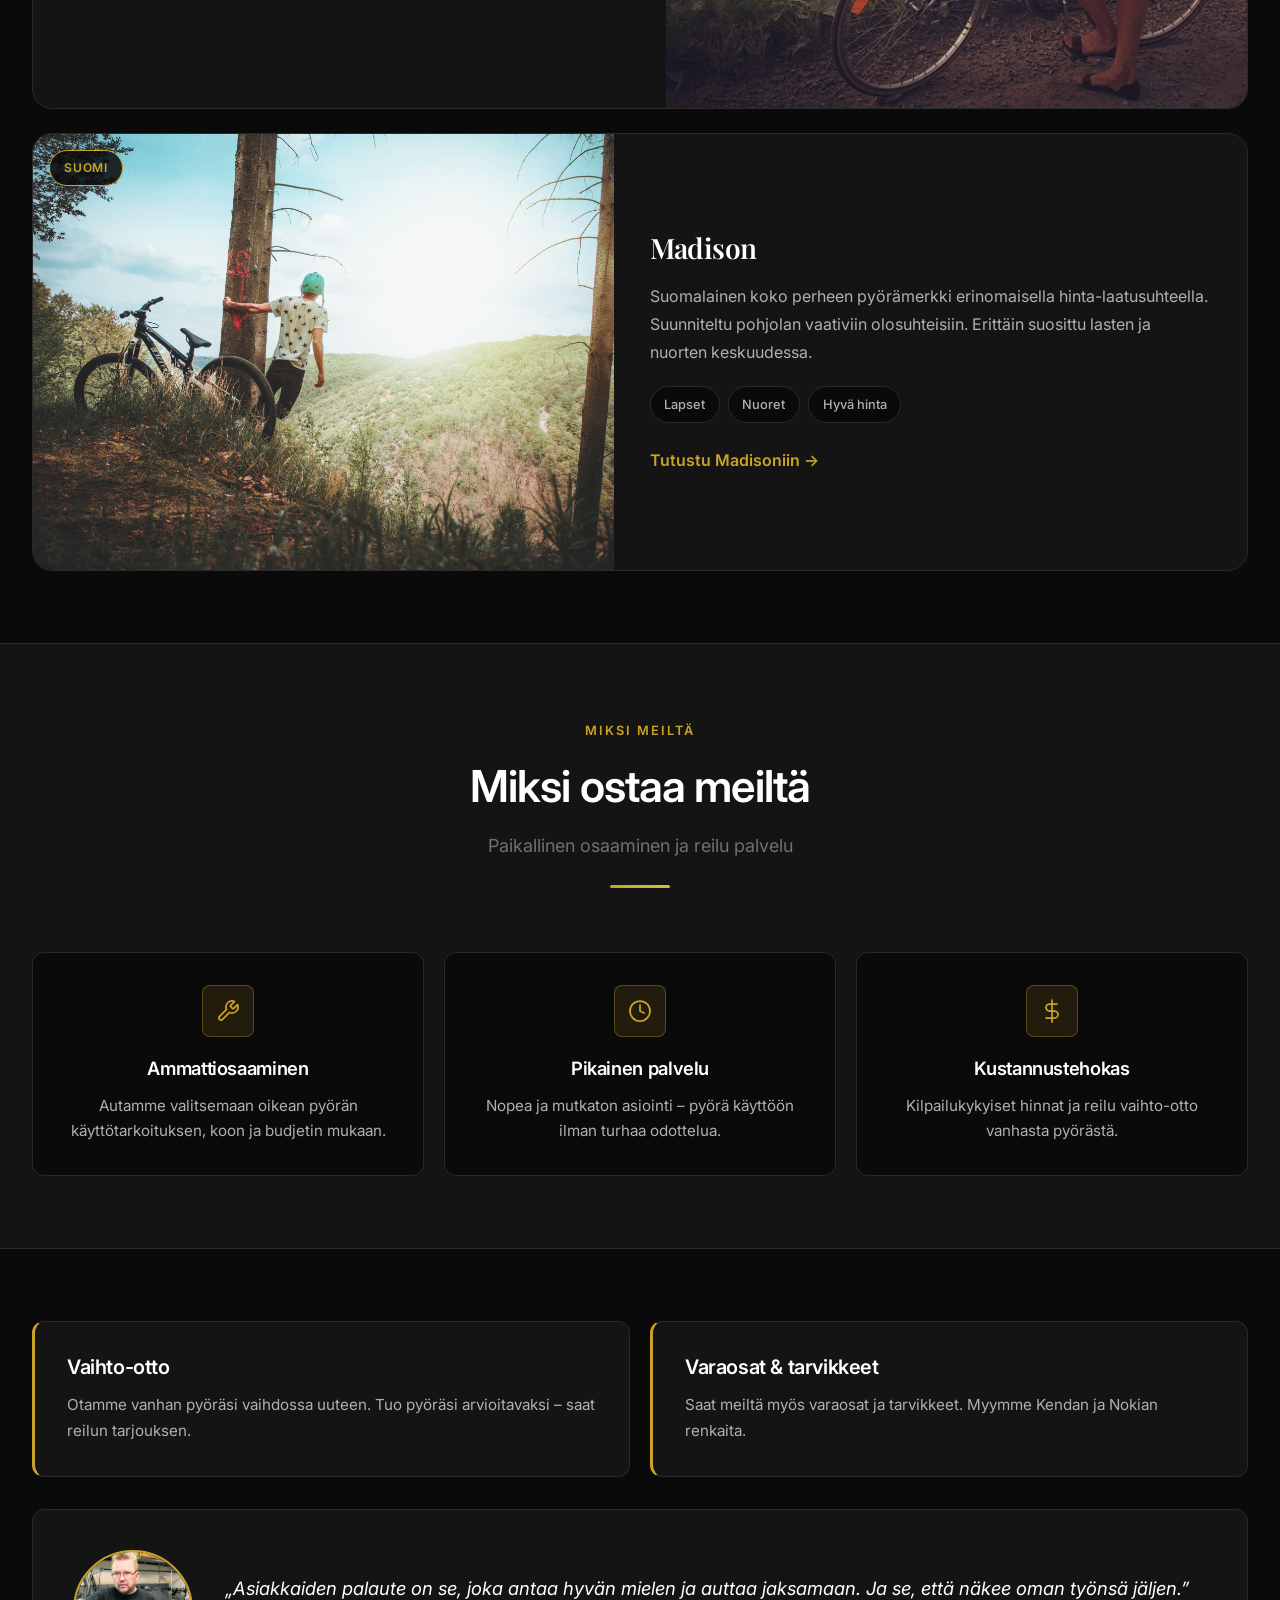
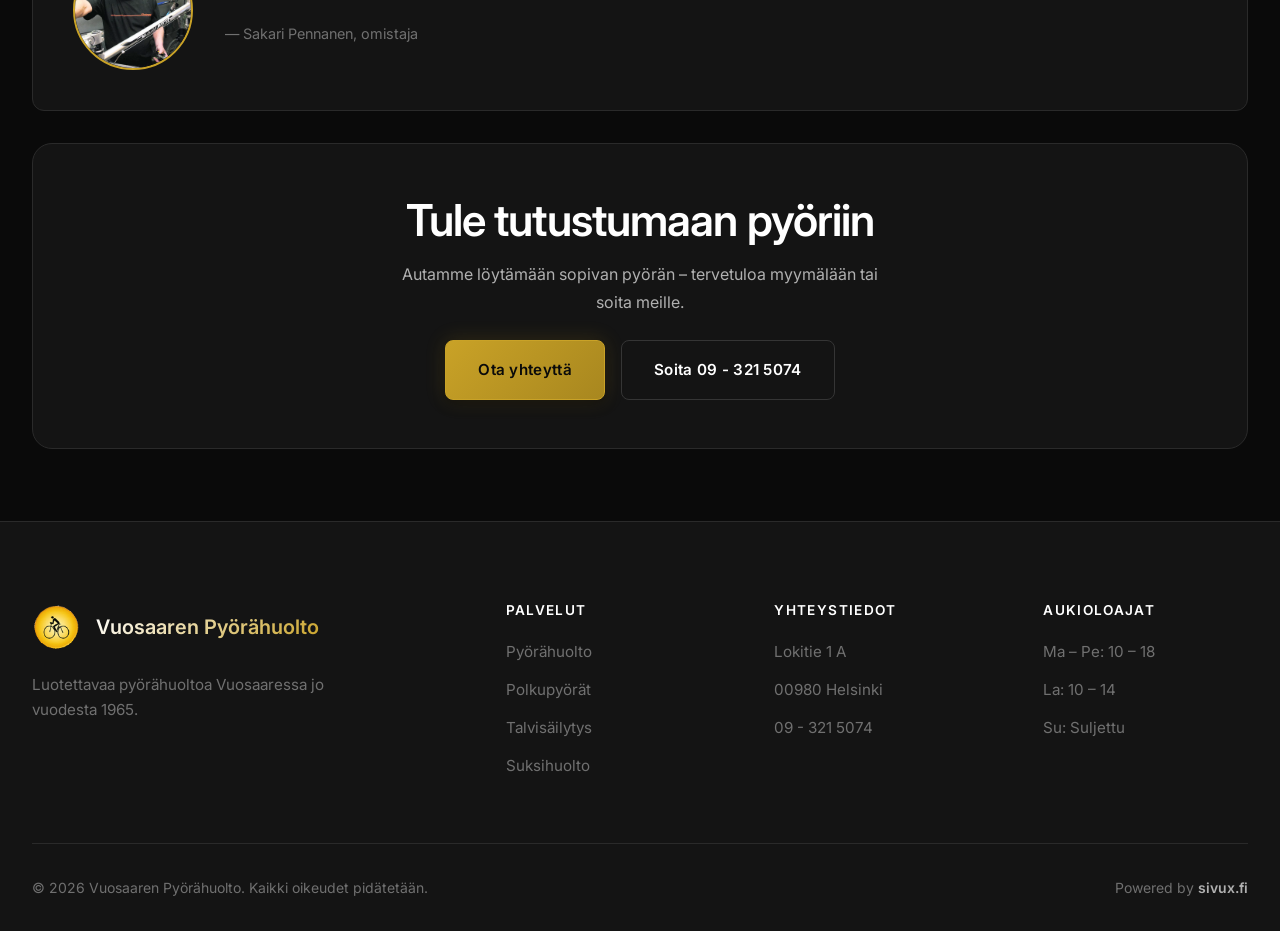
==== commit 6d721ba5: "Uudistettu polkupyorat-sivu myyvammaksi ja selkeammaksi Co-authored-by: Cursor <cursoragent@cursor.c" ====
--- a/polkupyorat.html
+++ b/polkupyorat.html
@@ -3,7 +3,7 @@
 <head>
     <meta charset="UTF-8">
     <meta name="viewport" content="width=device-width, initial-scale=1.0">
-    <meta name="description" content="Edustamme korkealaatuisia pohjoismaisia pyörämerkkejä: Helkama, Crescent ja Madison.">
+    <meta name="description" content="Edustamme korkealaatuisia pohjoismaisia pyörämerkkejä: Helkama, Crescent ja Madison. Vaihto-otot ja varaosat.">
     <title>Polkupyörät | Vuosaaren Pyörähuolto</title>
     <link rel="preconnect" href="https://fonts.googleapis.com">
     <link rel="preconnect" href="https://fonts.gstatic.com" crossorigin>
@@ -40,7 +40,7 @@
         <div class="container page-hero-content">
             <span class="section-label">Myynti</span>
             <h1>Polkupyörät</h1>
-            <p>Edustamme korkealaatuisia ja pohjoismaisia pyörämerkkejä: Helkama, Crescent sekä Madison.</p>
+            <p>Laadukkaita pohjoismaisia pyörämerkkejä – autamme löytämään juuri oikean pyörän tarpeisiisi.</p>
         </div>
     </section>
 
@@ -48,55 +48,128 @@
         <div class="container">
             <div class="section-header">
                 <span class="section-label">Merkit</span>
-                <h2>Laadukkaat pyörämerkit</h2>
+                <h2>Edustamamme pyörämerkit</h2>
                 <p>Mallistomme koostuu luotettavista pohjoismaisista merkeistä</p>
                 <div class="section-divider"></div>
             </div>
-            <div class="brand-grid">
-                <div class="brand-card">
-                    <img src="images/Helkama_Pyorailijoita.jpg" alt="Helkama">
-                    <div class="brand-card-body">
+
+            <div class="bike-brands">
+                <article class="bike-brand">
+                    <div class="bike-brand-image">
+                        <img src="images/Helkama_Pyorailijoita.jpg" alt="Helkama">
+                        <span class="bike-brand-tag">Suomi</span>
+                    </div>
+                    <div class="bike-brand-body">
                         <h3>Helkama</h3>
                         <p>Yli 100-vuoden suomalainen perheyrityksen kokemuksella tehdyt pyörät kaikkiin olosuhteisiin ja tarpeisiin. Kaupungin maastoon, hiekasta asfaltille ja Hangosta Ivaloon.</p>
-                    </div>
-                </div>
-                <div class="brand-card">
-                    <img src="images/crescent.jpg" alt="Crescent">
-                    <div class="brand-card-body">
+                        <div class="bike-brand-features">
+                            <span>Kaupunkipyörät</span>
+                            <span>Maastopyörät</span>
+                            <span>Koko perhe</span>
+                        </div>
+                        <a href="https://www.helkamavelox.fi/" target="_blank" rel="noopener" class="bike-brand-link">Tutustu Helkamaan →</a>
+                    </div>
+                </article>
+
+                <article class="bike-brand">
+                    <div class="bike-brand-image">
+                        <img src="images/crescent.jpg" alt="Crescent">
+                        <span class="bike-brand-tag">Ruotsi</span>
+                    </div>
+                    <div class="bike-brand-body">
                         <h3>Crescent</h3>
                         <p>Ruotsalainen brändi kuuluu Cycleeurope-konserniin. Crescentin pyörät ovat palvelleet vuosikymmenet niin tavallisia pyöräilijöitä kuin kilpapyöräilijöitä.</p>
-                    </div>
-                </div>
-                <div class="brand-card">
-                    <img src="images/Nuori_Metsassa.jpg" alt="Madison">
-                    <div class="brand-card-body">
+                        <div class="bike-brand-features">
+                            <span>Kaupunki</span>
+                            <span>Urheilu</span>
+                            <span>Laatu</span>
+                        </div>
+                        <a href="https://www.crescent.fi/" target="_blank" rel="noopener" class="bike-brand-link">Tutustu Crescentiin →</a>
+                    </div>
+                </article>
+
+                <article class="bike-brand">
+                    <div class="bike-brand-image">
+                        <img src="images/Nuori_Metsassa.jpg" alt="Madison">
+                        <span class="bike-brand-tag">Suomi</span>
+                    </div>
+                    <div class="bike-brand-body">
                         <h3>Madison</h3>
                         <p>Suomalainen koko perheen pyörämerkki erinomaisella hinta-laatusuhteella. Suunniteltu pohjolan vaativiin olosuhteisiin. Erittäin suosittu lasten ja nuorten keskuudessa.</p>
-                    </div>
-                </div>
+                        <div class="bike-brand-features">
+                            <span>Lapset</span>
+                            <span>Nuoret</span>
+                            <span>Hyvä hinta</span>
+                        </div>
+                        <a href="https://madison.fi/" target="_blank" rel="noopener" class="bike-brand-link">Tutustu Madisoniin →</a>
+                    </div>
+                </article>
             </div>
         </div>
     </section>
 
     <section class="page-section alt">
         <div class="container">
-            <div class="content-block">
-                <h2>Tutustu malleihin</h2>
-                <p>Malleihin voit tutustua syvemmin valmistajien sivuilla:</p>
-                <ul>
-                    <li><a href="https://www.helkamavelox.fi/" target="_blank" rel="noopener">Helkama</a></li>
-                    <li><a href="https://www.crescent.fi/" target="_blank" rel="noopener">Crescent</a></li>
-                    <li><a href="https://madison.fi/" target="_blank" rel="noopener">Madison</a></li>
-                </ul>
-                <p>Otamme vanhan pyöräsi vaihdossa uuteen! Saat meiltä myös varaosat ja tarvikkeet.</p>
-                <p>Myymme Kendan ja Nokian renkaita.</p>
-            </div>
-
-            <div class="quote-block">
+            <div class="section-header">
+                <span class="section-label">Miksi meiltä</span>
+                <h2>Miksi ostaa meiltä</h2>
+                <p>Paikallinen osaaminen ja reilu palvelu</p>
+                <div class="section-divider"></div>
+            </div>
+
+            <div class="bike-benefits">
+                <div class="bike-benefit">
+                    <span class="bike-benefit-icon">
+                        <svg viewBox="0 0 24 24" fill="none" stroke="currentColor" stroke-width="1.75" stroke-linecap="round" stroke-linejoin="round"><path d="M14.7 6.3a1 1 0 0 0 0 1.4l1.6 1.6a1 1 0 0 0 1.4 0l3.77-3.77a6 6 0 0 1-7.94 7.94l-6.91 6.91a2.12 2.12 0 0 1-3-3l6.91-6.91a6 6 0 0 1 7.94-7.94l-3.76 3.76z"/></svg>
+                    </span>
+                    <h3>Ammattiosaaminen</h3>
+                    <p>Autamme valitsemaan oikean pyörän käyttötarkoituksen, koon ja budjetin mukaan.</p>
+                </div>
+                <div class="bike-benefit">
+                    <span class="bike-benefit-icon">
+                        <svg viewBox="0 0 24 24" fill="none" stroke="currentColor" stroke-width="1.75" stroke-linecap="round" stroke-linejoin="round"><circle cx="12" cy="12" r="10"/><polyline points="12 6 12 12 16 14"/></svg>
+                    </span>
+                    <h3>Pikainen palvelu</h3>
+                    <p>Nopea ja mutkaton asiointi – pyörä käyttöön ilman turhaa odottelua.</p>
+                </div>
+                <div class="bike-benefit">
+                    <span class="bike-benefit-icon">
+                        <svg viewBox="0 0 24 24" fill="none" stroke="currentColor" stroke-width="1.75" stroke-linecap="round" stroke-linejoin="round"><path d="M12 1v22"/><path d="M17 5H9.5a3.5 3.5 0 0 0 0 7h5a3.5 3.5 0 0 1 0 7H6"/></svg>
+                    </span>
+                    <h3>Kustannustehokas</h3>
+                    <p>Kilpailukykyiset hinnat ja reilu vaihto-otto vanhasta pyörästä.</p>
+                </div>
+            </div>
+        </div>
+    </section>
+
+    <section class="page-section">
+        <div class="container">
+            <div class="bike-extras">
+                <div class="bike-extra">
+                    <h3>Vaihto-otto</h3>
+                    <p>Otamme vanhan pyöräsi vaihdossa uuteen. Tuo pyöräsi arvioitavaksi – saat reilun tarjouksen.</p>
+                </div>
+                <div class="bike-extra">
+                    <h3>Varaosat & tarvikkeet</h3>
+                    <p>Saat meiltä myös varaosat ja tarvikkeet. Myymme Kendan ja Nokian renkaita.</p>
+                </div>
+            </div>
+
+            <div class="quote-block bike-quote">
                 <img src="images/Sakari_Huolto.png" alt="Sakari Pennanen">
                 <div>
                     <blockquote>„Asiakkaiden palaute on se, joka antaa hyvän mielen ja auttaa jaksamaan. Ja se, että näkee oman työnsä jäljen.”</blockquote>
                     <cite>— Sakari Pennanen, omistaja</cite>
+                </div>
+            </div>
+
+            <div class="cta-box">
+                <h2>Tule tutustumaan pyöriin</h2>
+                <p>Autamme löytämään sopivan pyörän – tervetuloa myymälään tai soita meille.</p>
+                <div class="cta-buttons">
+                    <a href="yhteydenotto.html" class="btn btn-primary">Ota yhteyttä</a>
+                    <a href="tel:+358932150574" class="btn btn-secondary">Soita 09 - 321 5074</a>
                 </div>
             </div>
         </div>
--- a/styles.css
+++ b/styles.css
@@ -2075,3 +2075,679 @@
         height: 160px;
     }
 }
+
+/* ===== Service packages & boxes ===== */
+.service-packages {
+    display: grid;
+    grid-template-columns: repeat(3, 1fr);
+    gap: 1.5rem;
+    align-items: stretch;
+}
+
+.service-package {
+    position: relative;
+    background: var(--bg-card);
+    border: 1px solid var(--border);
+    border-radius: var(--radius-lg);
+    padding: 2rem 1.75rem;
+    display: flex;
+    flex-direction: column;
+    transition: var(--transition);
+}
+
+.service-package:hover {
+    border-color: var(--border-light);
+    transform: translateY(-4px);
+}
+
+.service-package.featured {
+    border-color: var(--primary);
+    background: linear-gradient(180deg, rgba(201, 162, 39, 0.08) 0%, var(--bg-card) 40%);
+    box-shadow: var(--shadow-glow);
+}
+
+.package-badge {
+    display: inline-block;
+    align-self: flex-start;
+    padding: 0.35rem 0.75rem;
+    background: var(--bg-accent);
+    border: 1px solid var(--border);
+    border-radius: 50px;
+    color: var(--primary);
+    font-size: 0.7rem;
+    font-weight: 600;
+    text-transform: uppercase;
+    letter-spacing: 0.08em;
+    margin-bottom: 1.25rem;
+}
+
+.service-package.featured .package-badge {
+    background: rgba(201, 162, 39, 0.15);
+    border-color: var(--primary);
+}
+
+.service-package h3 {
+    font-size: 1.35rem;
+    margin-bottom: 0.5rem;
+}
+
+.package-price {
+    font-size: 2rem;
+    font-weight: 700;
+    color: var(--primary);
+    line-height: 1;
+    margin-bottom: 0.5rem;
+}
+
+.package-desc {
+    font-size: 0.95rem;
+    color: var(--text-muted);
+    margin-bottom: 1.5rem;
+}
+
+.package-list {
+    display: flex;
+    flex-direction: column;
+    gap: 0.65rem;
+    margin-bottom: 1.5rem;
+    flex-grow: 1;
+}
+
+.package-list li {
+    position: relative;
+    padding-left: 1.5rem;
+    color: var(--text-secondary);
+    font-size: 0.95rem;
+}
+
+.package-list li::before {
+    content: '\2713';
+    position: absolute;
+    left: 0;
+    color: var(--primary);
+    font-weight: 700;
+}
+
+.package-note {
+    font-size: 0.85rem;
+    color: var(--text-muted);
+    font-style: italic;
+    margin-top: auto;
+    padding-top: 1rem;
+    border-top: 1px solid var(--border);
+}
+
+.service-boxes {
+    display: grid;
+    grid-template-columns: repeat(3, 1fr);
+    gap: 1rem;
+}
+
+.service-box {
+    background: var(--bg-dark);
+    border: 1px solid var(--border);
+    border-radius: var(--radius);
+    padding: 1.75rem 1.25rem;
+    text-align: center;
+    transition: var(--transition);
+}
+
+.service-box:hover {
+    border-color: var(--primary);
+    transform: translateY(-2px);
+}
+
+.service-box-icon {
+    display: flex;
+    align-items: center;
+    justify-content: center;
+    width: 52px;
+    height: 52px;
+    margin: 0 auto 1rem;
+    background: var(--bg-accent);
+    border: 1px solid var(--border);
+    border-radius: var(--radius);
+    color: var(--primary);
+}
+
+.service-box-icon svg {
+    width: 26px;
+    height: 26px;
+}
+
+.service-box:hover .service-box-icon {
+    border-color: var(--primary);
+    background: rgba(201, 162, 39, 0.12);
+}
+
+.service-box h3 {
+    font-size: 1rem;
+    font-weight: 600;
+    color: var(--text-primary);
+}
+
+.service-tip {
+    text-align: center;
+    margin-top: 2rem;
+    font-size: 1.05rem;
+    color: var(--text-secondary);
+}
+
+@media (max-width: 1024px) {
+    .service-packages {
+        grid-template-columns: 1fr;
+        max-width: 480px;
+        margin: 0 auto;
+    }
+
+    .service-boxes {
+        grid-template-columns: repeat(2, 1fr);
+    }
+}
+
+@media (max-width: 480px) {
+    .service-boxes {
+        grid-template-columns: 1fr;
+    }
+
+    .service-package {
+        padding: 1.5rem;
+    }
+}
+
+/* ===== Contact page ===== */
+.contact-actions {
+    display: grid;
+    grid-template-columns: repeat(3, 1fr);
+    gap: 1rem;
+    margin-bottom: 2.5rem;
+}
+
+.contact-action {
+    display: flex;
+    align-items: center;
+    gap: 1rem;
+    padding: 1.25rem 1.5rem;
+    background: var(--bg-card);
+    border: 1px solid var(--border);
+    border-radius: var(--radius-lg);
+    text-decoration: none;
+    transition: var(--transition);
+    color: inherit;
+}
+
+.contact-action:hover {
+    border-color: var(--primary);
+    transform: translateY(-2px);
+    color: inherit;
+}
+
+.contact-action-icon {
+    display: flex;
+    align-items: center;
+    justify-content: center;
+    width: 48px;
+    height: 48px;
+    flex-shrink: 0;
+    background: rgba(201, 162, 39, 0.12);
+    border: 1px solid rgba(201, 162, 39, 0.35);
+    border-radius: var(--radius);
+    color: var(--primary);
+}
+
+.contact-action-icon svg {
+    width: 22px;
+    height: 22px;
+}
+
+.contact-action-text {
+    display: flex;
+    flex-direction: column;
+    gap: 0.2rem;
+    min-width: 0;
+}
+
+.contact-action-text strong {
+    color: var(--text-primary);
+    font-size: 1rem;
+}
+
+.contact-action-text small {
+    color: var(--text-muted);
+    font-size: 0.85rem;
+    overflow: hidden;
+    text-overflow: ellipsis;
+    white-space: nowrap;
+}
+
+.contact-page-grid {
+    display: grid;
+    grid-template-columns: 1.4fr 1fr;
+    gap: 1.5rem;
+    align-items: stretch;
+}
+
+.contact-panel,
+.hours-panel {
+    background: var(--bg-card);
+    border: 1px solid var(--border);
+    border-radius: var(--radius-xl);
+    padding: 2rem;
+}
+
+.contact-person {
+    display: flex;
+    gap: 1.25rem;
+    align-items: center;
+    padding-bottom: 1.75rem;
+    margin-bottom: 1.75rem;
+    border-bottom: 1px solid var(--border);
+}
+
+.contact-person-img {
+    width: 88px;
+    height: 88px;
+    border-radius: 50%;
+    object-fit: cover;
+    border: 2px solid var(--primary);
+    flex-shrink: 0;
+}
+
+.contact-person .section-label {
+    display: block;
+    margin-bottom: 0.35rem;
+}
+
+.contact-person h2 {
+    font-size: 1.5rem;
+    margin-bottom: 0.5rem;
+}
+
+.contact-person p {
+    font-size: 0.95rem;
+    margin: 0;
+}
+
+.contact-details {
+    display: flex;
+    flex-direction: column;
+    gap: 1.25rem;
+}
+
+.contact-detail {
+    display: flex;
+    gap: 1rem;
+    align-items: flex-start;
+}
+
+.contact-detail-icon {
+    display: flex;
+    align-items: center;
+    justify-content: center;
+    width: 42px;
+    height: 42px;
+    flex-shrink: 0;
+    background: var(--bg-accent);
+    border: 1px solid var(--border);
+    border-radius: var(--radius);
+    color: var(--primary);
+}
+
+.contact-detail-icon svg {
+    width: 18px;
+    height: 18px;
+}
+
+.contact-detail h3 {
+    font-size: 0.75rem;
+    text-transform: uppercase;
+    letter-spacing: 0.08em;
+    color: var(--text-muted);
+    font-weight: 600;
+    margin-bottom: 0.25rem;
+}
+
+.contact-detail p {
+    color: var(--text-primary);
+    font-size: 1.05rem;
+    font-weight: 500;
+    margin: 0;
+    line-height: 1.5;
+}
+
+.contact-detail a {
+    color: var(--text-primary);
+    text-decoration: none;
+}
+
+.contact-detail a:hover {
+    color: var(--primary);
+}
+
+.hours-panel .section-label {
+    display: block;
+    margin-bottom: 0.5rem;
+}
+
+.hours-panel h2 {
+    font-size: 1.5rem;
+    margin-bottom: 1.5rem;
+}
+
+.hours-rows {
+    display: flex;
+    flex-direction: column;
+    gap: 0.75rem;
+}
+
+.hours-row {
+    display: flex;
+    justify-content: space-between;
+    align-items: center;
+    gap: 1rem;
+    padding: 1rem 1.15rem;
+    background: var(--bg-dark);
+    border: 1px solid var(--border);
+    border-radius: var(--radius);
+}
+
+.hours-row span {
+    color: var(--text-secondary);
+    font-size: 0.95rem;
+}
+
+.hours-row strong {
+    color: var(--primary);
+    font-size: 1rem;
+    white-space: nowrap;
+}
+
+.hours-row.closed strong {
+    color: var(--text-muted);
+}
+
+.hours-note {
+    margin-top: 1.5rem;
+    font-size: 0.9rem;
+    color: var(--text-muted);
+}
+
+.contact-map-wrap {
+    border-radius: var(--radius-xl);
+    overflow: hidden;
+    border: 1px solid var(--border);
+    box-shadow: var(--shadow);
+}
+
+.contact-map-wrap iframe {
+    display: block;
+    width: 100%;
+    filter: grayscale(100%) invert(92%) contrast(90%);
+}
+
+@media (max-width: 1024px) {
+    .contact-actions {
+        grid-template-columns: 1fr;
+    }
+
+    .contact-page-grid {
+        grid-template-columns: 1fr;
+    }
+}
+
+@media (max-width: 768px) {
+    .contact-person {
+        flex-direction: column;
+        text-align: center;
+    }
+
+    .contact-panel,
+    .hours-panel {
+        padding: 1.5rem;
+    }
+
+    .contact-action-text small {
+        white-space: normal;
+    }
+
+    .hours-row {
+        flex-direction: column;
+        align-items: flex-start;
+        gap: 0.35rem;
+    }
+
+    .contact-map-wrap iframe {
+        height: 300px;
+    }
+}
+
+/* ===== Bikes page ===== */
+.bike-brands {
+    display: flex;
+    flex-direction: column;
+    gap: 1.5rem;
+}
+
+.bike-brand {
+    display: grid;
+    grid-template-columns: 1.1fr 1.2fr;
+    gap: 0;
+    background: var(--bg-card);
+    border: 1px solid var(--border);
+    border-radius: var(--radius-xl);
+    overflow: hidden;
+    transition: var(--transition);
+}
+
+.bike-brand:hover {
+    border-color: var(--border-light);
+    box-shadow: var(--shadow);
+}
+
+.bike-brand:nth-child(even) {
+    grid-template-columns: 1.2fr 1.1fr;
+}
+
+.bike-brand:nth-child(even) .bike-brand-image {
+    order: 2;
+}
+
+.bike-brand-image {
+    position: relative;
+    min-height: 280px;
+}
+
+.bike-brand-image img {
+    width: 100%;
+    height: 100%;
+    object-fit: cover;
+    display: block;
+}
+
+.bike-brand-tag {
+    position: absolute;
+    top: 1rem;
+    left: 1rem;
+    padding: 0.4rem 0.85rem;
+    background: rgba(10, 10, 10, 0.85);
+    border: 1px solid var(--primary);
+    border-radius: 50px;
+    color: var(--primary);
+    font-size: 0.75rem;
+    font-weight: 600;
+    text-transform: uppercase;
+    letter-spacing: 0.08em;
+}
+
+.bike-brand-body {
+    padding: 2.25rem;
+    display: flex;
+    flex-direction: column;
+    justify-content: center;
+}
+
+.bike-brand-body h3 {
+    font-family: 'Playfair Display', Georgia, serif;
+    font-size: 1.75rem;
+    margin-bottom: 1rem;
+}
+
+.bike-brand-body p {
+    font-size: 1rem;
+    line-height: 1.75;
+    margin-bottom: 1.25rem;
+}
+
+.bike-brand-features {
+    display: flex;
+    flex-wrap: wrap;
+    gap: 0.5rem;
+    margin-bottom: 1.5rem;
+}
+
+.bike-brand-features span {
+    padding: 0.4rem 0.85rem;
+    background: var(--bg-dark);
+    border: 1px solid var(--border);
+    border-radius: 50px;
+    color: var(--text-secondary);
+    font-size: 0.8rem;
+    font-weight: 500;
+}
+
+.bike-brand-link {
+    display: inline-flex;
+    align-items: center;
+    font-weight: 600;
+    color: var(--primary);
+    text-decoration: none;
+    transition: var(--transition);
+}
+
+.bike-brand-link:hover {
+    gap: 0.35rem;
+    color: var(--primary-light);
+}
+
+.bike-benefits {
+    display: grid;
+    grid-template-columns: repeat(3, 1fr);
+    gap: 1.25rem;
+}
+
+.bike-benefit {
+    background: var(--bg-dark);
+    border: 1px solid var(--border);
+    border-radius: var(--radius-lg);
+    padding: 2rem 1.5rem;
+    text-align: center;
+    transition: var(--transition);
+}
+
+.bike-benefit:hover {
+    border-color: var(--primary);
+    transform: translateY(-3px);
+}
+
+.bike-benefit-icon {
+    display: flex;
+    align-items: center;
+    justify-content: center;
+    width: 52px;
+    height: 52px;
+    margin: 0 auto 1.25rem;
+    background: rgba(201, 162, 39, 0.12);
+    border: 1px solid rgba(201, 162, 39, 0.35);
+    border-radius: var(--radius);
+    color: var(--primary);
+}
+
+.bike-benefit-icon svg {
+    width: 24px;
+    height: 24px;
+}
+
+.bike-benefit h3 {
+    font-size: 1.15rem;
+    margin-bottom: 0.75rem;
+}
+
+.bike-benefit p {
+    font-size: 0.95rem;
+    line-height: 1.65;
+    margin: 0;
+}
+
+.bike-extras {
+    display: grid;
+    grid-template-columns: 1fr 1fr;
+    gap: 1.25rem;
+    margin-bottom: 2rem;
+}
+
+.bike-extra {
+    background: var(--bg-card);
+    border: 1px solid var(--border);
+    border-radius: var(--radius-lg);
+    padding: 2rem;
+    border-left: 3px solid var(--primary);
+}
+
+.bike-extra h3 {
+    font-size: 1.25rem;
+    margin-bottom: 0.75rem;
+}
+
+.bike-extra p {
+    font-size: 0.95rem;
+    line-height: 1.7;
+    margin: 0;
+}
+
+.bike-quote {
+    margin-bottom: 2rem;
+}
+
+.cta-buttons {
+    display: flex;
+    justify-content: center;
+    gap: 1rem;
+    flex-wrap: wrap;
+}
+
+@media (max-width: 1024px) {
+    .bike-brand,
+    .bike-brand:nth-child(even) {
+        grid-template-columns: 1fr;
+    }
+
+    .bike-brand:nth-child(even) .bike-brand-image {
+        order: 0;
+    }
+
+    .bike-brand-image {
+        min-height: 220px;
+    }
+
+    .bike-benefits {
+        grid-template-columns: 1fr;
+    }
+
+    .bike-extras {
+        grid-template-columns: 1fr;
+    }
+}
+
+@media (max-width: 768px) {
+    .bike-brand-body {
+        padding: 1.5rem;
+    }
+
+    .bike-brand-body h3 {
+        font-size: 1.4rem;
+    }
+
+    .cta-buttons .btn {
+        width: 100%;
+    }
+}
